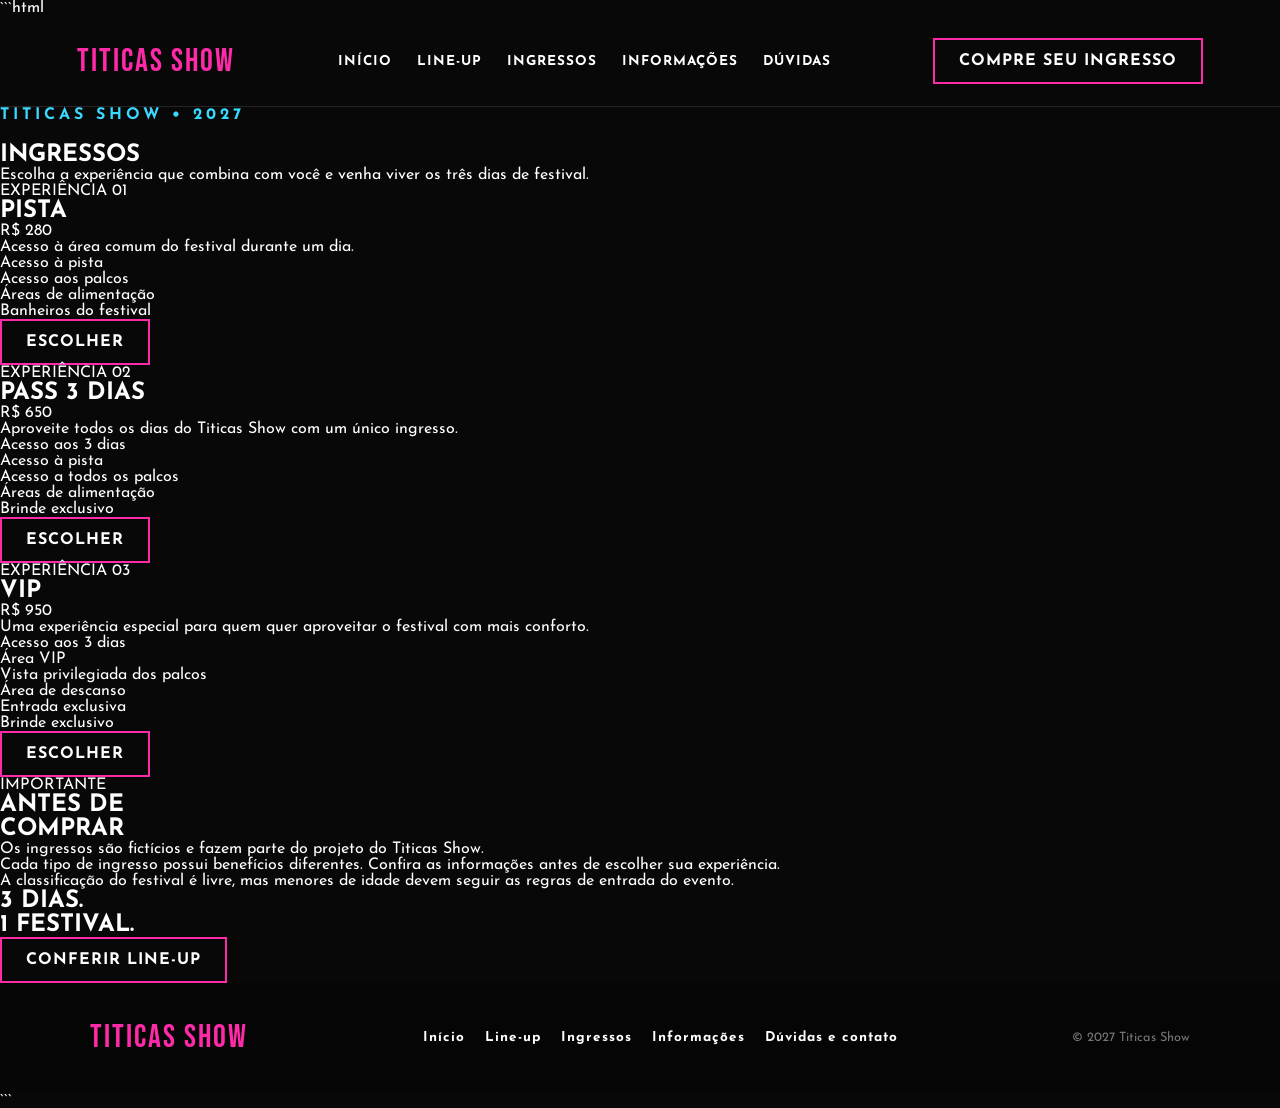
==== ingressos.html @ 94ca487d "outro commit ai" ====
```html
<!DOCTYPE html>
<html lang="pt-BR">

<head>
    <meta charset="UTF-8">
    <meta name="viewport" content="width=device-width, initial-scale=1.0">

    <title>Ingressos | Titicas Show</title>

    <link rel="stylesheet" href="style.css">

    <link rel="preconnect" href="https://fonts.googleapis.com">
    <link rel="preconnect" href="https://fonts.gstatic.com" crossorigin>

    <link href="https://fonts.googleapis.com/css2?family=Bebas+Neue&family=Josefin+Sans:ital,wght@0,100..700;1,100..700&display=swap" rel="stylesheet">
</head>

<body>

    <header class="header">

        <div class="logo">
            TITICAS SHOW
        </div>

        <nav class="nav">
            <a href="index.html">INÍCIO</a>
            <a href="lineup.html">LINE-UP</a>
            <a href="ingressos.html">INGRESSOS</a>
            <a href="informacoes.html">INFORMAÇÕES</a>
            <a href="faq.html">DÚVIDAS</a>
        </nav>

        <a href="ingressos.html" class="nav-button">
            COMPRE SEU INGRESSO
        </a>

    </header>


    <main>

        <section class="tickets-hero">

            <p class="hero-small">
                TITICAS SHOW • 2027
            </p>

            <h1>
                INGRESSOS
            </h1>

            <p>
                Escolha a experiência que combina com você
                e venha viver os três dias de festival.
            </p>

        </section>


        <section class="tickets">

            <div class="ticket-card">

                <p class="ticket-type">
                    EXPERIÊNCIA 01
                </p>

                <h2>
                    PISTA
                </h2>

                <div class="ticket-price">
                    R$ 280
                </div>

                <p class="ticket-description">
                    Acesso à área comum do festival
                    durante um dia.
                </p>

                <ul>
                    <li>Acesso à pista</li>
                    <li>Acesso aos palcos</li>
                    <li>Áreas de alimentação</li>
                    <li>Banheiros do festival</li>
                </ul>

                <a href="#" class="button">
                    ESCOLHER
                </a>

            </div>


            <div class="ticket-card featured-ticket">

                <p class="ticket-type">
                    EXPERIÊNCIA 02
                </p>

                <h2>
                    PASS 3 DIAS
                </h2>

                <div class="ticket-price">
                    R$ 650
                </div>

                <p class="ticket-description">
                    Aproveite todos os dias do Titicas Show
                    com um único ingresso.
                </p>

                <ul>
                    <li>Acesso aos 3 dias</li>
                    <li>Acesso à pista</li>
                    <li>Acesso a todos os palcos</li>
                    <li>Áreas de alimentação</li>
                    <li>Brinde exclusivo</li>
                </ul>

                <a href="#" class="button">
                    ESCOLHER
                </a>

            </div>


            <div class="ticket-card">

                <p class="ticket-type">
                    EXPERIÊNCIA 03
                </p>

                <h2>
                    VIP
                </h2>

                <div class="ticket-price">
                    R$ 950
                </div>

                <p class="ticket-description">
                    Uma experiência especial para quem
                    quer aproveitar o festival com mais conforto.
                </p>

                <ul>
                    <li>Acesso aos 3 dias</li>
                    <li>Área VIP</li>
                    <li>Vista privilegiada dos palcos</li>
                    <li>Área de descanso</li>
                    <li>Entrada exclusiva</li>
                    <li>Brinde exclusivo</li>
                </ul>

                <a href="#" class="button">
                    ESCOLHER
                </a>

            </div>

        </section>


        <section class="ticket-info">

            <div>

                <p>
                    IMPORTANTE
                </p>

                <h2>
                    ANTES DE<br>
                    COMPRAR
                </h2>

            </div>

            <div class="ticket-rules">

                <p>
                    Os ingressos são fictícios e fazem parte
                    do projeto do Titicas Show.
                </p>

                <p>
                    Cada tipo de ingresso possui benefícios
                    diferentes. Confira as informações antes
                    de escolher sua experiência.
                </p>

                <p>
                    A classificação do festival é livre,
                    mas menores de idade devem seguir as
                    regras de entrada do evento.
                </p>

            </div>

        </section>


        <section class="tickets-cta">

            <h2>
                3 DIAS.<br>
                1 FESTIVAL.
            </h2>

            <a href="lineup.html" class="button">
                CONFERIR LINE-UP
            </a>

        </section>

    </main>


    <footer class="footer">

        <div class="footer-logo">
            TITICAS SHOW
        </div>

        <nav class="footer-nav">
            <a href="index.html">Início</a>
            <a href="lineup.html">Line-up</a>
            <a href="ingressos.html">Ingressos</a>
            <a href="informacoes.html">Informações</a>
            <a href="faq.html">Dúvidas e contato</a>
        </nav>

        <p>
            © 2027 Titicas Show
        </p>

    </footer>

</body>
</html>
```
---- style.css ----
* {
    margin: 0;
    padding: 0;
    box-sizing: border-box;
}

html {
    scroll-behavior: smooth;
}

body {
    background-color: #080808;
    color: #ffffff;
    font-family: "Josefin Sans", sans-serif;
}

a {
    text-decoration: none;
    color: inherit;
}

.header {
    width: 100%;
    padding: 22px 6%;
    display: flex;
    align-items: center;
    justify-content: space-between;
    gap: 30px;
    background-color: #080808;
    border-bottom: 1px solid #252525;
}

.logo,
.footer-logo {
    font-family: "Bebas Neue", sans-serif;
    font-size: 2rem;
    letter-spacing: 2px;
    color: #ff2aa8;
}

.nav {
    display: flex;
    align-items: center;
    justify-content: center;
    gap: 25px;
}

.nav a,
.footer-nav a {
    font-size: 0.85rem;
    font-weight: 700;
    letter-spacing: 1px;
    transition: 0.3s;
}

.nav a:hover,
.footer-nav a:hover {
    color: #39d9ff;
}

.nav-button,
.button {
    display: inline-block;
    padding: 13px 24px;
    border: 2px solid #ff2aa8;
    font-weight: 700;
    letter-spacing: 1px;
    transition: 0.3s;
}

.nav-button:hover,
.button:hover {
    background-color: #ff2aa8;
    color: #ffffff;
}

.hero {
    min-height: 90vh;
    padding: 100px 7%;
    display: flex;
    align-items: center;
    position: relative;
    overflow: hidden;
    background:
        radial-gradient(circle at 80% 20%, #702cff 0%, transparent 28%),
        radial-gradient(circle at 10% 80%, #ff2aa8 0%, transparent 25%),
        #080808;
}

.hero-content {
    max-width: 900px;
}

.hero-small {
    color: #39d9ff;
    font-weight: 700;
    letter-spacing: 4px;
    margin-bottom: 20px;
}

.hero h1 {
    font-family: "Bebas Neue", sans-serif;
    font-size: clamp(6rem, 15vw, 13rem);
    line-height: 0.75;
    letter-spacing: 3px;
    text-shadow:
        7px 7px 0 #ff2aa8,
        14px 14px 0 #702cff;
}

.hero-text {
    max-width: 600px;
    margin-top: 45px;
    font-size: 1.15rem;
    line-height: 1.6;
}

.hero-date {
    margin-top: 25px;
    font-family: "Bebas Neue", sans-serif;
    font-size: 2.3rem;
    color: #ff2aa8;
    letter-spacing: 3px;
}

.hero-location {
    margin-top: 8px;
    color: #bdbdbd;
}

.hero-buttons {
    display: flex;
    gap: 15px;
    margin-top: 35px;
    flex-wrap: wrap;
}

.button-outline {
    border-color: #39d9ff;
}

.button-outline:hover {
    background-color: #39d9ff;
    color: #080808;
}

.highlights {
    padding: 110px 7%;
    background-color: #0d0d0d;
}

.section-number {
    color: #39d9ff;
    font-size: 0.85rem;
    font-weight: 700;
    letter-spacing: 3px;
    margin-bottom: 15px;
}

.section-header h2,
.lineup-preview h2,
.tickets-preview h2 {
    font-family: "Bebas Neue", sans-serif;
    font-size: clamp(4rem, 8vw, 7rem);
    line-height: 0.85;
}

.section-header span,
.lineup-preview span {
    color: #ff2aa8;
}

.featured-artists {
    margin-top: 55px;
    display: grid;
    grid-template-columns: repeat(3, 1fr);
    gap: 25px;
}

.artist-card {
    min-height: 450px;
    position: relative;
    overflow: hidden;
    background-color: #151515;
    border: 1px solid #292929;
    transition: 0.3s;
}

.artist-card:hover {
    transform: translateY(-8px);
    border-color: #ff2aa8;
}

.artist-image {
    width: 100%;
    height: 100%;
    position: absolute;
}

.artist-image img {
    width: 100%;
    height: 100%;
    object-fit: cover;
    opacity: 0.65;
}

.artist-info {
    width: 100%;
    padding: 25px;
    position: absolute;
    bottom: 0;
    background: linear-gradient(transparent, #000000);
}

.artist-info p {
    color: #39d9ff;
    font-weight: 700;
    margin-bottom: 8px;
}

.artist-info h3 {
    font-family: "Bebas Neue", sans-serif;
    font-size: 4rem;
    line-height: 0.9;
}

.artist-info span {
    color: #cccccc;
    font-size: 0.85rem;
    letter-spacing: 2px;
}

.lineup-preview {
    padding: 110px 7%;
    display: flex;
    justify-content: space-between;
    align-items: flex-end;
    gap: 40px;
    background-color: #702cff;
}

.arrow-link {
    padding: 15px 0;
    border-bottom: 2px solid #ffffff;
    font-weight: 700;
    letter-spacing: 1px;
}

.quick-info {
    display: grid;
    grid-template-columns: repeat(4, 1fr);
    border-top: 1px solid #292929;
    border-bottom: 1px solid #292929;
}

.info-box {
    padding: 45px 30px;
    border-right: 1px solid #292929;
}

.info-box:last-child {
    border-right: none;
}

.info-box span {
    display: block;
    color: #ff2aa8;
    font-size: 0.8rem;
    font-weight: 700;
    letter-spacing: 2px;
    margin-bottom: 15px;
}

.info-box strong {
    font-family: "Bebas Neue", sans-serif;
    font-size: 1.8rem;
    line-height: 1;
}

.tickets-preview {
    padding: 120px 7%;
    text-align: center;
    background:
        radial-gradient(circle at center, #702cff 0%, transparent 45%),
        #080808;
}

.tickets-preview > p {
    color: #39d9ff;
    font-weight: 700;
    letter-spacing: 3px;
    margin-bottom: 20px;
}

.tickets-preview h2 {
    margin-bottom: 40px;
}

.footer {
    padding: 35px 7%;
    display: flex;
    align-items: center;
    justify-content: space-between;
    gap: 30px;
    background-color: #050505;
}

.footer-nav {
    display: flex;
    gap: 20px;
    flex-wrap: wrap;
    justify-content: center;
}

.footer p {
    color: #777777;
    font-size: 0.8rem;
}

@media (max-width: 900px) {

    .header {
        flex-direction: column;
    }

    .nav {
        flex-wrap: wrap;
    }

    .featured-artists {
        grid-template-columns: 1fr;
    }

    .quick-info {
        grid-template-columns: repeat(2, 1fr);
    }

    .info-box:nth-child(2) {
        border-right: none;
    }

    .lineup-preview {
        flex-direction: column;
        align-items: flex-start;
    }

    .footer {
        flex-direction: column;
        text-align: center;
    }
}

@media (max-width: 600px) {

    .hero {
        padding: 80px 6%;
    }

    .hero h1 {
        font-size: 5rem;
    }

    .nav {
        gap: 12px;
    }

    .nav-button {
        display: none;
    }

    .quick-info {
        grid-template-columns: 1fr;
    }

    .info-box {
        border-right: none;
        border-bottom: 1px solid #292929;
    }

    .info-box:last-child {
        border-bottom: none;
    }
}
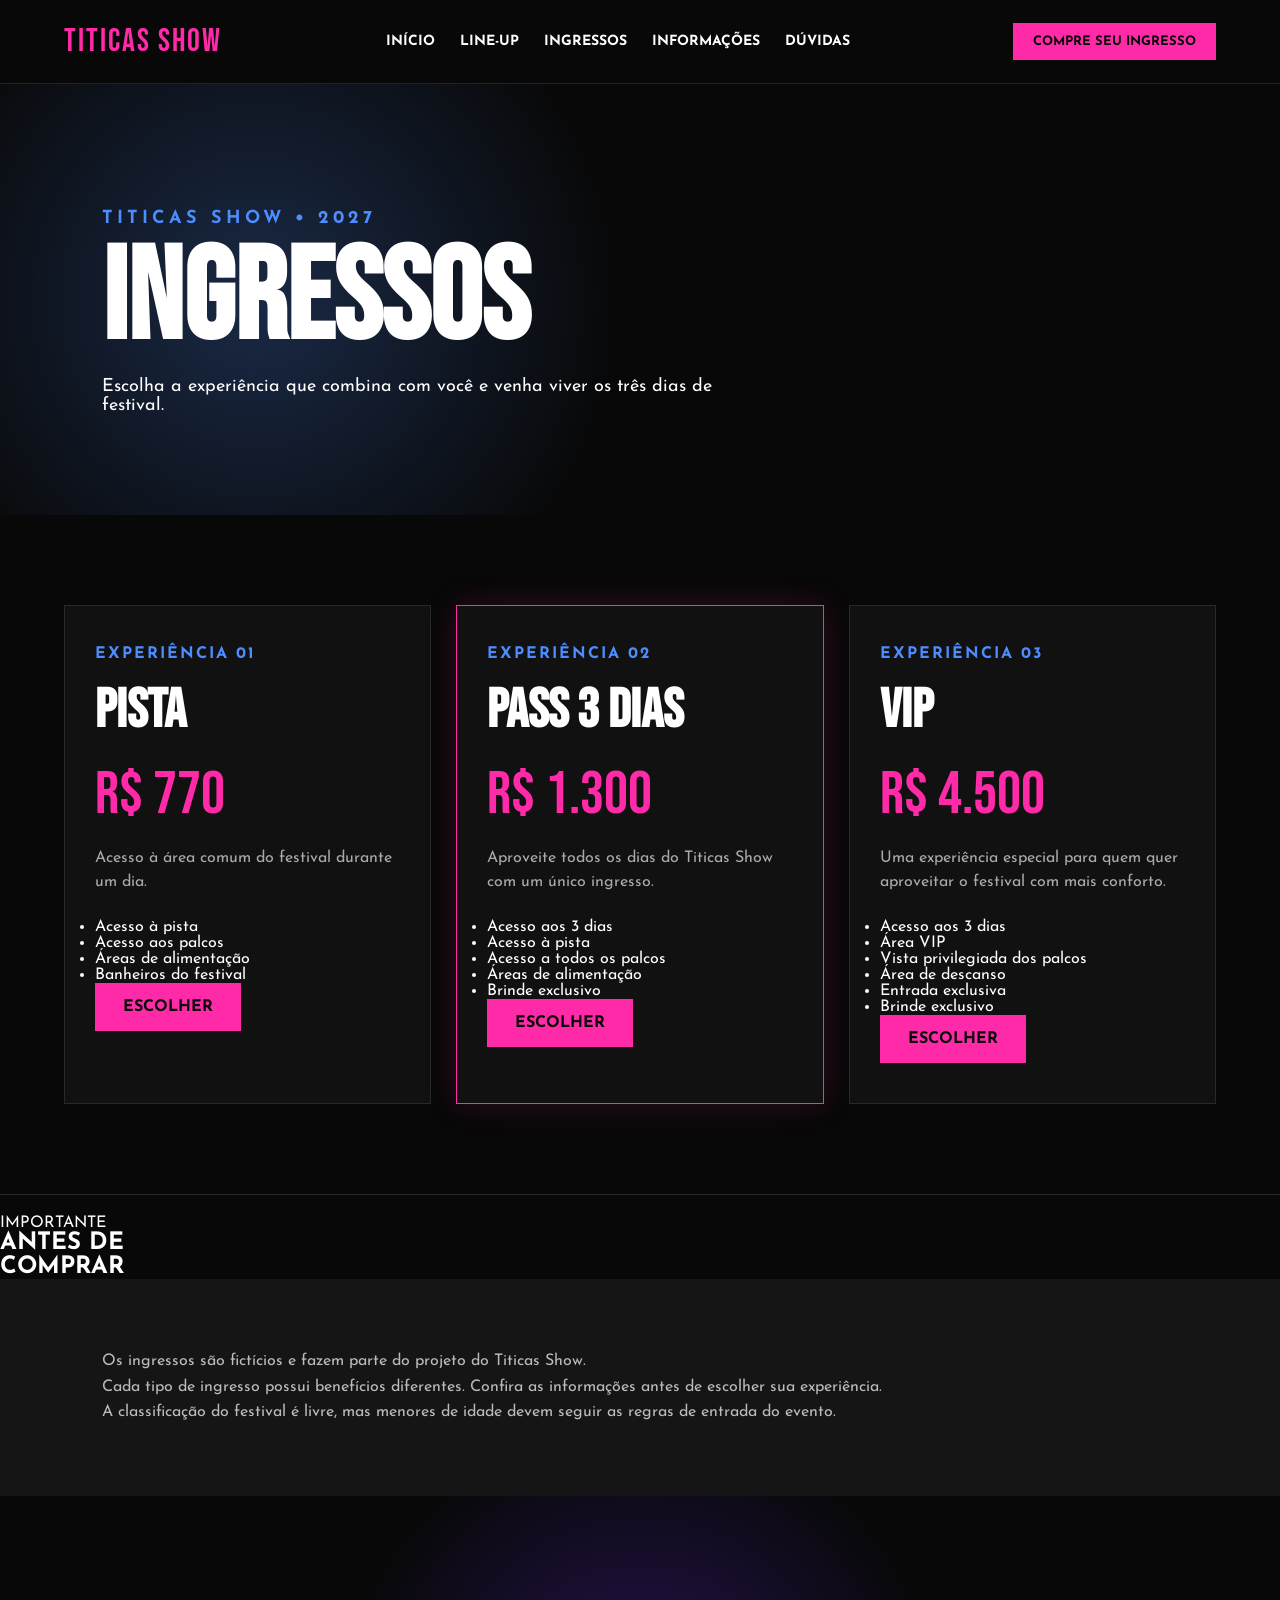
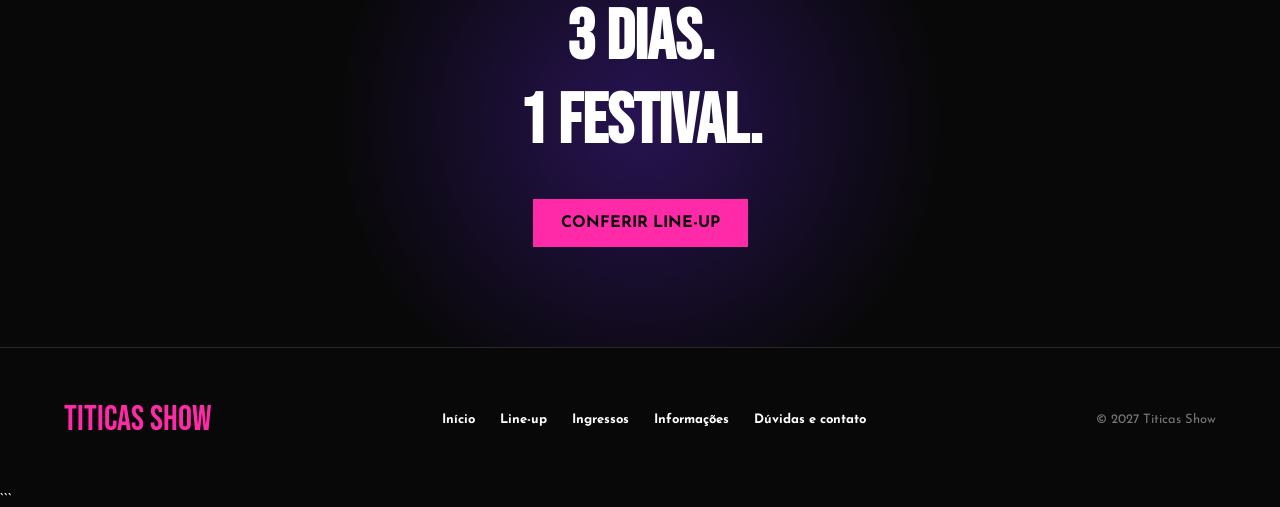
==== commit 46811465: "commit ai" ====
--- a/ingressos.html
+++ b/ingressos.html
@@ -1,4 +1,4 @@
-```html
+
 <!DOCTYPE html>
 <html lang="pt-BR">
 
@@ -72,7 +72,7 @@
                 </h2>
 
                 <div class="ticket-price">
-                    R$ 280
+                    R$ 770
                 </div>
 
                 <p class="ticket-description">
@@ -105,7 +105,7 @@
                 </h2>
 
                 <div class="ticket-price">
-                    R$ 650
+                    R$ 1.300
                 </div>
 
                 <p class="ticket-description">
@@ -139,7 +139,7 @@
                 </h2>
 
                 <div class="ticket-price">
-                    R$ 950
+                    R$ 4.500
                 </div>
 
                 <p class="ticket-description">
--- a/style.css
+++ b/style.css
@@ -16,25 +16,26 @@
 }
 
 a {
+    color: inherit;
     text-decoration: none;
-    color: inherit;
 }
 
 .header {
     width: 100%;
-    padding: 22px 6%;
+    padding: 22px 5%;
     display: flex;
     align-items: center;
     justify-content: space-between;
     gap: 30px;
     background-color: #080808;
-    border-bottom: 1px solid #252525;
-}
-
-.logo,
-.footer-logo {
-    font-family: "Bebas Neue", sans-serif;
-    font-size: 2rem;
+    border-bottom: 1px solid #222;
+    position: relative;
+    z-index: 10;
+}
+
+.logo {
+    font-family: "Bebas Neue", sans-serif;
+    font-size: 32px;
     letter-spacing: 2px;
     color: #ff2aa8;
 }
@@ -46,54 +47,64 @@
     gap: 25px;
 }
 
-.nav a,
-.footer-nav a {
-    font-size: 0.85rem;
+.nav a {
+    font-size: 14px;
     font-weight: 700;
-    letter-spacing: 1px;
     transition: 0.3s;
 }
 
-.nav a:hover,
-.footer-nav a:hover {
-    color: #39d9ff;
-}
-
-.nav-button,
-.button {
-    display: inline-block;
-    padding: 13px 24px;
-    border: 2px solid #ff2aa8;
+.nav a:hover {
+    color: #ff2aa8;
+}
+
+.nav-button {
+    padding: 12px 20px;
+    background-color: #ff2aa8;
+    color: #080808;
     font-weight: 700;
-    letter-spacing: 1px;
+    font-size: 13px;
     transition: 0.3s;
 }
 
-.nav-button:hover,
-.button:hover {
-    background-color: #ff2aa8;
-    color: #ffffff;
+.nav-button:hover {
+    background-color: #4d8dff;
+    color: white;
 }
 
 .hero {
-    min-height: 90vh;
-    padding: 100px 7%;
+    min-height: 750px;
     display: flex;
     align-items: center;
+    padding: 100px 8%;
     position: relative;
     overflow: hidden;
     background:
-        radial-gradient(circle at 80% 20%, #702cff 0%, transparent 28%),
-        radial-gradient(circle at 10% 80%, #ff2aa8 0%, transparent 25%),
+        radial-gradient(circle at 80% 30%, rgba(77, 141, 255, 0.3), transparent 30%),
+        radial-gradient(circle at 20% 70%, rgba(255, 42, 168, 0.25), transparent 30%),
         #080808;
+}
+
+.hero::before {
+    content: "";
+    position: absolute;
+    width: 500px;
+    height: 500px;
+    border: 2px solid #702cff;
+    border-radius: 50%;
+    right: -150px;
+    top: 80px;
+    opacity: 0.5;
 }
 
 .hero-content {
     max-width: 900px;
+    position: relative;
+    z-index: 2;
 }
 
 .hero-small {
-    color: #39d9ff;
+    color: #4d8dff;
+    font-size: 18px;
     font-weight: 700;
     letter-spacing: 4px;
     margin-bottom: 20px;
@@ -101,81 +112,97 @@
 
 .hero h1 {
     font-family: "Bebas Neue", sans-serif;
-    font-size: clamp(6rem, 15vw, 13rem);
+    font-size: clamp(100px, 16vw, 220px);
     line-height: 0.75;
     letter-spacing: 3px;
+    color: #ffffff;
     text-shadow:
         7px 7px 0 #ff2aa8,
-        14px 14px 0 #702cff;
+        -4px -4px 0 #702cff;
 }
 
 .hero-text {
-    max-width: 600px;
+    max-width: 550px;
     margin-top: 45px;
-    font-size: 1.15rem;
-    line-height: 1.6;
+    font-size: 20px;
+    line-height: 1.5;
 }
 
 .hero-date {
-    margin-top: 25px;
-    font-family: "Bebas Neue", sans-serif;
-    font-size: 2.3rem;
+    margin-top: 30px;
+    font-family: "Bebas Neue", sans-serif;
+    font-size: 45px;
     color: #ff2aa8;
     letter-spacing: 3px;
 }
 
 .hero-location {
-    margin-top: 8px;
-    color: #bdbdbd;
+    margin-top: 5px;
+    font-size: 17px;
 }
 
 .hero-buttons {
     display: flex;
     gap: 15px;
     margin-top: 35px;
-    flex-wrap: wrap;
+}
+
+.button {
+    display: inline-block;
+    padding: 16px 28px;
+    background-color: #ff2aa8;
+    color: #080808;
+    font-weight: 800;
+    transition: 0.3s;
+}
+
+.button:hover {
+    background-color: #4d8dff;
+    color: white;
+    transform: translateY(-3px);
 }
 
 .button-outline {
-    border-color: #39d9ff;
+    background-color: transparent;
+    color: white;
+    border: 1px solid #ffffff;
 }
 
 .button-outline:hover {
-    background-color: #39d9ff;
-    color: #080808;
+    border-color: #4d8dff;
 }
 
 .highlights {
-    padding: 110px 7%;
-    background-color: #0d0d0d;
+    padding: 110px 5%;
+}
+
+.section-header {
+    margin-bottom: 50px;
 }
 
 .section-number {
-    color: #39d9ff;
-    font-size: 0.85rem;
+    color: #4d8dff;
+    font-size: 15px;
     font-weight: 700;
     letter-spacing: 3px;
     margin-bottom: 15px;
 }
 
-.section-header h2,
-.lineup-preview h2,
-.tickets-preview h2 {
-    font-family: "Bebas Neue", sans-serif;
-    font-size: clamp(4rem, 8vw, 7rem);
-    line-height: 0.85;
-}
-
-.section-header span,
-.lineup-preview span {
+.section-header h2 {
+    font-family: "Bebas Neue", sans-serif;
+    font-size: 90px;
+    line-height: 0.8;
+}
+
+.section-header h2 span {
     color: #ff2aa8;
 }
 
 .featured-artists {
     margin-top: 55px;
     display: grid;
-    grid-template-columns: repeat(3, 1fr);
-    gap: 25px;
+    grid-template-columns: repeat(4, 1fr);
+    gap: 20px;
 }
 
 .artist-card {
@@ -196,66 +223,98 @@
     width: 100%;
     height: 100%;
     position: absolute;
+    inset: 0;
+}
+
+.artist-image::after {
+    content: "";
+    position: absolute;
+    inset: 0;
+    background: linear-gradient(
+        to top,
+        rgba(0, 0, 0, 0.95),
+        rgba(0, 0, 0, 0.1)
+    );
 }
 
 .artist-image img {
     width: 100%;
     height: 100%;
     object-fit: cover;
-    opacity: 0.65;
 }
 
 .artist-info {
-    width: 100%;
-    padding: 25px;
     position: absolute;
     bottom: 0;
-    background: linear-gradient(transparent, #000000);
+    left: 0;
+    padding: 25px;
+    z-index: 2;
 }
 
 .artist-info p {
-    color: #39d9ff;
+    color: #4d8dff;
+    font-size: 13px;
     font-weight: 700;
     margin-bottom: 8px;
 }
 
 .artist-info h3 {
     font-family: "Bebas Neue", sans-serif;
-    font-size: 4rem;
+    font-size: 42px;
     line-height: 0.9;
 }
 
 .artist-info span {
-    color: #cccccc;
-    font-size: 0.85rem;
-    letter-spacing: 2px;
+    display: block;
+    margin-top: 8px;
+    color: #ff2aa8;
+    font-size: 13px;
+    font-weight: 700;
 }
 
 .lineup-preview {
-    padding: 110px 7%;
+    padding: 90px 8%;
+    background-color: #ff2aa8;
+    color: #080808;
     display: flex;
     justify-content: space-between;
-    align-items: flex-end;
+    align-items: center;
     gap: 40px;
-    background-color: #702cff;
+}
+
+.lineup-preview p {
+    font-size: 15px;
+    font-weight: 800;
+    letter-spacing: 2px;
+    margin-bottom: 15px;
+}
+
+.lineup-preview h2 {
+    font-family: "Bebas Neue", sans-serif;
+    font-size: 90px;
+    line-height: 0.8;
+}
+
+.lineup-preview h2 span {
+    color: #702cff;
 }
 
 .arrow-link {
-    padding: 15px 0;
-    border-bottom: 2px solid #ffffff;
-    font-weight: 700;
-    letter-spacing: 1px;
+    font-weight: 800;
+    border-bottom: 2px solid #080808;
+    padding-bottom: 5px;
+    white-space: nowrap;
 }
 
 .quick-info {
+    padding: 70px 5%;
     display: grid;
     grid-template-columns: repeat(4, 1fr);
-    border-top: 1px solid #292929;
-    border-bottom: 1px solid #292929;
+    border-bottom: 1px solid #222;
 }
 
 .info-box {
-    padding: 45px 30px;
+    padding: 30px;
     border-right: 1px solid #292929;
 }
 
@@ -265,79 +324,340 @@
 
 .info-box span {
     display: block;
-    color: #ff2aa8;
-    font-size: 0.8rem;
+    color: #4d8dff;
+    font-size: 13px;
     font-weight: 700;
-    letter-spacing: 2px;
     margin-bottom: 15px;
 }
 
 .info-box strong {
     font-family: "Bebas Neue", sans-serif;
-    font-size: 1.8rem;
+    font-size: 30px;
     line-height: 1;
 }
 
 .tickets-preview {
-    padding: 120px 7%;
     text-align: center;
+    padding: 130px 20px;
     background:
-        radial-gradient(circle at center, #702cff 0%, transparent 45%),
+        radial-gradient(circle at center, rgba(112, 44, 255, 0.3), transparent 45%),
         #080808;
 }
 
-.tickets-preview > p {
-    color: #39d9ff;
-    font-weight: 700;
+.tickets-preview p {
+    color: #4d8dff;
+    font-weight: 800;
     letter-spacing: 3px;
     margin-bottom: 20px;
 }
 
 .tickets-preview h2 {
-    margin-bottom: 40px;
+    font-family: "Bebas Neue", sans-serif;
+    font-size: 100px;
+    line-height: 0.8;
+    margin-bottom: 45px;
 }
 
 .footer {
-    padding: 35px 7%;
+    padding: 50px 5%;
+    border-top: 1px solid #292929;
     display: flex;
+    justify-content: space-between;
     align-items: center;
-    justify-content: space-between;
     gap: 30px;
-    background-color: #050505;
+}
+
+.footer-logo {
+    font-family: "Bebas Neue", sans-serif;
+    font-size: 35px;
+    color: #ff2aa8;
 }
 
 .footer-nav {
     display: flex;
-    gap: 20px;
+    gap: 25px;
     flex-wrap: wrap;
-    justify-content: center;
+}
+
+.footer-nav a {
+    font-size: 13px;
+    font-weight: 700;
+}
+
+.footer-nav a:hover {
+    color: #ff2aa8;
 }
 
 .footer p {
-    color: #777777;
-    font-size: 0.8rem;
-}
-
-@media (max-width: 900px) {
+    color: #777;
+    font-size: 13px;
+}
+
+
+/* LINE-UP */
+
+.lineup-hero {
+    padding: 100px 8%;
+    background:
+        radial-gradient(circle at 80% 50%, rgba(255, 42, 168, 0.25), transparent 35%),
+        #080808;
+}
+
+.lineup-hero h1,
+.tickets-hero h1 {
+    font-family: "Bebas Neue", sans-serif;
+    font-size: 130px;
+    line-height: 0.8;
+}
+
+.lineup-hero p,
+.tickets-hero p {
+    margin-top: 25px;
+    font-size: 18px;
+    max-width: 650px;
+}
+
+.lineup {
+    padding: 80px 5%;
+}
+
+.day {
+    margin-bottom: 90px;
+}
+
+.day-header {
+    display: flex;
+    justify-content: space-between;
+    align-items: end;
+    margin-bottom: 30px;
+    border-bottom: 1px solid #292929;
+    padding-bottom: 20px;
+}
+
+.day-header h2 {
+    font-family: "Bebas Neue", sans-serif;
+    font-size: 70px;
+    color: #ff2aa8;
+}
+
+.day-header span {
+    color: #4d8dff;
+    font-weight: 700;
+}
+
+.artist-list {
+    display: flex;
+    flex-direction: column;
+}
+
+.lineup-artist {
+    display: grid;
+    grid-template-columns: 100px 1fr 180px;
+    align-items: center;
+    gap: 30px;
+    padding: 22px 0;
+    border-bottom: 1px solid #222;
+}
+
+.lineup-artist:hover {
+    color: #ff2aa8;
+}
+
+.lineup-artist time {
+    color: #4d8dff;
+    font-weight: 800;
+}
+
+.lineup-artist h3 {
+    font-family: "Bebas Neue", sans-serif;
+    font-size: 35px;
+}
+
+.lineup-artist span {
+    text-align: right;
+    color: #999;
+    font-size: 13px;
+}
+
+.lineup-cta,
+.tickets-cta {
+    text-align: center;
+    padding: 100px 20px;
+    background-color: #151515;
+}
+
+
+/* INGRESSOS */
+
+.tickets-hero {
+    padding: 100px 8%;
+    background:
+        radial-gradient(circle at 20% 50%, rgba(77, 141, 255, 0.25), transparent 35%),
+        #080808;
+}
+
+.tickets {
+    padding: 90px 5%;
+    display: grid;
+    grid-template-columns: repeat(3, 1fr);
+    gap: 25px;
+}
+
+.ticket-card {
+    padding: 40px 30px;
+    border: 1px solid #292929;
+    background-color: #111;
+    transition: 0.3s;
+}
+
+.ticket-card:hover {
+    transform: translateY(-8px);
+    border-color: #ff2aa8;
+}
+
+.featured-ticket {
+    border-color: #ff2aa8;
+    box-shadow: 0 0 30px rgba(255, 42, 168, 0.15);
+}
+
+.ticket-type {
+    color: #4d8dff;
+    font-weight: 800;
+    letter-spacing: 2px;
+}
+
+.ticket-card h2 {
+    font-family: "Bebas Neue", sans-serif;
+    font-size: 55px;
+    margin: 15px 0;
+}
+
+.ticket-price {
+    font-family: "Bebas Neue", sans-serif;
+    font-size: 60px;
+    color: #ff2aa8;
+}
+
+.ticket-description {
+    margin: 15px 0 25px;
+    color: #aaa;
+}
+
+.ticket-info {
+    padding-top: 20px;
+    border-top: 1px solid #292929;
+}
+
+.ticket-info li {
+    margin-bottom: 10px;
+    list-style: none;
+}
+
+.ticket-rules {
+    padding: 50px 8%;
+    background-color: #151515;
+}
+
+.ticket-rules h2 {
+    font-family: "Bebas Neue", sans-serif;
+    font-size: 55px;
+    margin-bottom: 20px;
+}
+
+.ticket-rules p {
+    max-width: 800px;
+    line-height: 1.6;
+}
+
+
+/* RESPONSIVO */
+
+@media (max-width: 1000px) {
 
     .header {
+        flex-wrap: wrap;
+    }
+
+    .nav {
+        order: 3;
+        width: 100%;
+        justify-content: center;
+    }
+
+    .featured-artists {
+        grid-template-columns: repeat(2, 1fr);
+    }
+
+    .quick-info {
+        grid-template-columns: repeat(2, 1fr);
+    }
+
+    .info-box:nth-child(2) {
+        border-right: none;
+    }
+
+    .info-box {
+        border-bottom: 1px solid #292929;
+    }
+
+    .tickets {
+        grid-template-columns: 1fr;
+        max-width: 600px;
+        margin: auto;
+    }
+}
+
+@media (max-width: 650px) {
+
+    .header {
+        padding: 18px 5%;
+    }
+
+    .logo {
+        font-size: 26px;
+    }
+
+    .nav {
+        gap: 12px;
+        flex-wrap: wrap;
+    }
+
+    .nav a {
+        font-size: 11px;
+    }
+
+    .nav-button {
+        display: none;
+    }
+
+    .hero {
+        min-height: 650px;
+        padding: 70px 7%;
+    }
+
+    .hero h1 {
+        font-size: 95px;
+    }
+
+    .hero-date {
+        font-size: 35px;
+    }
+
+    .hero-buttons {
         flex-direction: column;
-    }
-
-    .nav {
-        flex-wrap: wrap;
+        align-items: flex-start;
+    }
+
+    .section-header h2 {
+        font-size: 65px;
     }
 
     .featured-artists {
         grid-template-columns: 1fr;
     }
 
-    .quick-info {
-        grid-template-columns: repeat(2, 1fr);
-    }
-
-    .info-box:nth-child(2) {
-        border-right: none;
+    .artist-card {
+        min-height: 500px;
     }
 
     .lineup-preview {
@@ -345,41 +665,541 @@
         align-items: flex-start;
     }
 
+    .lineup-preview h2 {
+        font-size: 65px;
+    }
+
+    .quick-info {
+        grid-template-columns: 1fr;
+    }
+
+    .info-box {
+        border-right: none;
+    }
+
     .footer {
         flex-direction: column;
-        text-align: center;
-    }
-}
-
-@media (max-width: 600px) {
-
-    .hero {
-        padding: 80px 6%;
-    }
-
-    .hero h1 {
-        font-size: 5rem;
-    }
-
-    .nav {
-        gap: 12px;
-    }
-
-    .nav-button {
-        display: none;
-    }
-
-    .quick-info {
+        align-items: flex-start;
+    }
+
+    .lineup-hero h1,
+    .tickets-hero h1 {
+        font-size: 85px;
+    }
+
+    .day-header {
+        flex-direction: column;
+        align-items: flex-start;
+        gap: 10px;
+    }
+
+    .day-header h2 {
+        font-size: 55px;
+    }
+
+    .lineup-artist {
+        grid-template-columns: 70px 1fr;
+        gap: 15px;
+    }
+
+    .lineup-artist span {
+        grid-column: 2;
+        text-align: left;
+    }
+
+    .tickets-preview h2 {
+        font-size: 70px;
+    }
+}
+
+.faq-list {
+    display: grid;
+    grid-template-columns: repeat(2, 1fr);
+    gap: 20px;
+    margin-top: 40px;
+}
+
+.faq-item {
+    padding: 30px;
+    background-color: #111;
+    border: 1px solid #292929;
+    transition: 0.3s;
+}
+
+.faq-item:hover {
+    border-color: #ff2aa8;
+    transform: translateY(-5px);
+}
+
+.faq-item h3 {
+    font-family: "Bebas Neue", sans-serif;
+    font-size: 28px;
+    color: #ff2aa8;
+    margin-bottom: 15px;
+}
+
+.faq-item p {
+    color: #bbb;
+    line-height: 1.6;
+}
+
+.contact-form {
+    display: flex;
+    flex-direction: column;
+    max-width: 800px;
+    margin-top: 40px;
+    gap: 12px;
+}
+
+.contact-form label {
+    color: #4d8dff;
+    font-size: 14px;
+    font-weight: 800;
+    letter-spacing: 2px;
+    margin-top: 10px;
+}
+
+.contact-form input,
+.contact-form textarea {
+    width: 100%;
+    padding: 16px;
+    background-color: #080808;
+    border: 1px solid #292929;
+    color: #fff;
+    font-family: "Josefin Sans", sans-serif;
+    font-size: 16px;
+    outline: none;
+}
+
+.contact-form input:focus,
+.contact-form textarea:focus {
+    border-color: #ff2aa8;
+}
+
+.contact-form textarea {
+    resize: vertical;
+    min-height: 150px;
+}
+
+.contact-form .button {
+    border: none;
+    cursor: pointer;
+    font-family: "Josefin Sans", sans-serif;
+    margin-top: 20px;
+    width: fit-content;
+}
+
+@media (max-width: 700px) {
+    .faq-list {
         grid-template-columns: 1fr;
     }
 
-    .info-box {
-        border-right: none;
-        border-bottom: 1px solid #292929;
-    }
-
-    .info-box:last-child {
-        border-bottom: none;
-    }
-}
-
+    .faq-item h3 {
+        font-size: 24px;
+    }
+
+    .contact-form {
+        width: 100%;
+    }
+}
+
+.lineup-hero {
+    padding: 100px 8%;
+    background:
+        radial-gradient(circle at 80% 50%, rgba(255, 42, 168, 0.25), transparent 35%),
+        #080808;
+}
+
+.lineup-hero h1 {
+    font-family: "Bebas Neue", sans-serif;
+    font-size: 130px;
+    line-height: 0.8;
+    margin-top: 20px;
+}
+
+.lineup-hero p {
+    margin-top: 25px;
+    font-size: 18px;
+    max-width: 650px;
+}
+
+.lineup {
+    padding: 80px 5%;
+}
+
+.day {
+    margin-bottom: 90px;
+}
+
+.day-header {
+    display: flex;
+    justify-content: space-between;
+    align-items: end;
+    margin-bottom: 30px;
+    padding-bottom: 20px;
+    border-bottom: 1px solid #292929;
+}
+
+.day-header h2 {
+    font-family: "Bebas Neue", sans-serif;
+    font-size: 70px;
+    color: #ff2aa8;
+}
+
+.day-header span {
+    color: #4d8dff;
+    font-weight: 700;
+}
+
+.artist-list {
+    display: flex;
+    flex-direction: column;
+}
+
+.lineup-artist {
+    display: grid;
+    grid-template-columns: 100px 1fr 180px;
+    align-items: center;
+    gap: 30px;
+    padding: 22px 0;
+    border-bottom: 1px solid #222;
+    transition: 0.3s;
+}
+
+.lineup-artist:hover {
+    color: #ff2aa8;
+    padding-left: 10px;
+}
+
+.lineup-artist time {
+    color: #4d8dff;
+    font-weight: 800;
+}
+
+.lineup-artist h3 {
+    font-family: "Bebas Neue", sans-serif;
+    font-size: 35px;
+}
+
+.lineup-artist span {
+    text-align: right;
+    color: #999;
+    font-size: 13px;
+}
+
+.lineup-cta {
+    text-align: center;
+    padding: 100px 20px;
+    background-color: #151515;
+}
+
+.lineup-cta h2 {
+    font-family: "Bebas Neue", sans-serif;
+    font-size: 70px;
+    margin-bottom: 35px;
+}
+
+@media (max-width: 650px) {
+
+    .lineup-hero h1 {
+        font-size: 85px;
+    }
+
+    .day-header {
+        flex-direction: column;
+        align-items: flex-start;
+        gap: 10px;
+    }
+
+    .day-header h2 {
+        font-size: 55px;
+    }
+
+    .lineup-artist {
+        grid-template-columns: 70px 1fr;
+        gap: 15px;
+    }
+
+    .lineup-artist span {
+        grid-column: 2;
+        text-align: left;
+    }
+
+    .lineup-cta h2 {
+        font-size: 55px;
+    }
+}
+
+.tickets-hero {
+    padding: 100px 8%;
+    background:
+        radial-gradient(circle at 20% 50%, rgba(77, 141, 255, 0.25), transparent 35%),
+        #080808;
+}
+
+.tickets-hero h1 {
+    font-family: "Bebas Neue", sans-serif;
+    font-size: 130px;
+    line-height: 0.8;
+    margin-top: 20px;
+}
+
+.tickets-hero p {
+    margin-top: 25px;
+    font-size: 18px;
+    max-width: 650px;
+}
+
+.tickets {
+    padding: 90px 5%;
+    display: grid;
+    grid-template-columns: repeat(3, 1fr);
+    gap: 25px;
+}
+
+.ticket-card {
+    padding: 40px 30px;
+    border: 1px solid #292929;
+    background-color: #111;
+    transition: 0.3s;
+}
+
+.ticket-card:hover {
+    transform: translateY(-8px);
+    border-color: #ff2aa8;
+}
+
+.featured-ticket {
+    border-color: #ff2aa8;
+    box-shadow: 0 0 30px rgba(255, 42, 168, 0.15);
+}
+
+.ticket-type {
+    color: #4d8dff;
+    font-weight: 800;
+    letter-spacing: 2px;
+}
+
+.ticket-card h2 {
+    font-family: "Bebas Neue", sans-serif;
+    font-size: 55px;
+    margin: 15px 0;
+}
+
+.ticket-price {
+    font-family: "Bebas Neue", sans-serif;
+    font-size: 60px;
+    color: #ff2aa8;
+}
+
+.ticket-description {
+    margin: 15px 0 25px;
+    color: #aaa;
+    line-height: 1.5;
+}
+
+.ticket-info {
+    padding-top: 20px;
+    border-top: 1px solid #292929;
+}
+
+.ticket-info li {
+    margin-bottom: 10px;
+    list-style: none;
+    color: #ddd;
+}
+
+.ticket-rules {
+    padding: 70px 8%;
+    background-color: #151515;
+}
+
+.ticket-rules h2 {
+    font-family: "Bebas Neue", sans-serif;
+    font-size: 55px;
+    margin-bottom: 20px;
+}
+
+.ticket-rules p {
+    max-width: 800px;
+    line-height: 1.6;
+    color: #bbb;
+}
+
+.tickets-cta {
+    text-align: center;
+    padding: 100px 20px;
+    background:
+        radial-gradient(circle at center, rgba(112, 44, 255, 0.3), transparent 45%),
+        #080808;
+}
+
+.tickets-cta h2 {
+    font-family: "Bebas Neue", sans-serif;
+    font-size: 70px;
+    margin-bottom: 35px;
+}
+
+@media (max-width: 1000px) {
+    .tickets {
+        grid-template-columns: 1fr;
+        max-width: 650px;
+        margin: auto;
+    }
+}
+
+@media (max-width: 650px) {
+    .tickets-hero h1 {
+        font-size: 85px;
+    }
+
+    .ticket-card h2 {
+        font-size: 45px;
+    }
+
+    .ticket-price {
+        font-size: 50px;
+    }
+
+    .tickets-cta h2 {
+        font-size: 55px;
+    }
+}
+
+.info-map {
+    padding: 80px 5%;
+}
+
+.info-map h2 {
+    font-family: "Bebas Neue", sans-serif;
+    font-size: 70px;
+    margin-bottom: 20px;
+    color: #ff2aa8;
+}
+
+.info-map p {
+    max-width: 700px;
+    color: #bbb;
+    line-height: 1.6;
+    margin-bottom: 30px;
+}
+
+.info-map iframe {
+    width: 100%;
+    height: 450px;
+    border: 1px solid #292929;
+    display: block;
+}
+
+.info-rules {
+    padding: 80px 8%;
+    background-color: #151515;
+}
+
+.info-rules h2 {
+    font-family: "Bebas Neue", sans-serif;
+    font-size: 65px;
+    color: #4d8dff;
+    margin-bottom: 25px;
+}
+
+.info-rules p {
+    max-width: 850px;
+    color: #bbb;
+    line-height: 1.7;
+    margin-bottom: 25px;
+}
+
+.info-rules ul {
+    max-width: 850px;
+    padding-left: 25px;
+}
+
+.info-rules li {
+    margin-bottom: 12px;
+    color: #ddd;
+}
+
+@media (max-width: 650px) {
+    .info-map h2,
+    .info-rules h2 {
+        font-size: 50px;
+    }
+
+    .info-map iframe {
+        height: 350px;
+    }
+}
+.contact-section {
+    padding: 90px 8%;
+    background-color: #080808;
+}
+
+.contact-section h2 {
+    font-family: "Bebas Neue", sans-serif;
+    font-size: 70px;
+    color: #ff2aa8;
+    margin-bottom: 20px;
+}
+
+.contact-section p {
+    color: #aaa;
+    max-width: 700px;
+    line-height: 1.6;
+}
+
+.contact-form {
+    display: flex;
+    flex-direction: column;
+    max-width: 800px;
+    margin-top: 40px;
+    gap: 12px;
+}
+
+.contact-form label {
+    color: #4d8dff;
+    font-size: 14px;
+    font-weight: 800;
+    letter-spacing: 2px;
+    margin-top: 10px;
+}
+
+.contact-form input,
+.contact-form textarea {
+    width: 100%;
+    padding: 16px;
+    background-color: #111;
+    border: 1px solid #292929;
+    color: #fff;
+    font-family: "Josefin Sans", sans-serif;
+    font-size: 16px;
+    outline: none;
+}
+
+.contact-form input:focus,
+.contact-form textarea:focus {
+    border-color: #ff2aa8;
+}
+
+.contact-form textarea {
+    resize: vertical;
+    min-height: 150px;
+}
+
+.contact-form .button {
+    border: none;
+    cursor: pointer;
+    font-family: "Josefin Sans", sans-serif;
+    margin-top: 20px;
+    width: fit-content;
+}
+
+@media (max-width: 650px) {
+    .contact-section h2 {
+        font-size: 55px;
+    }
+
+    .contact-form {
+        width: 100%;
+    }
+}
